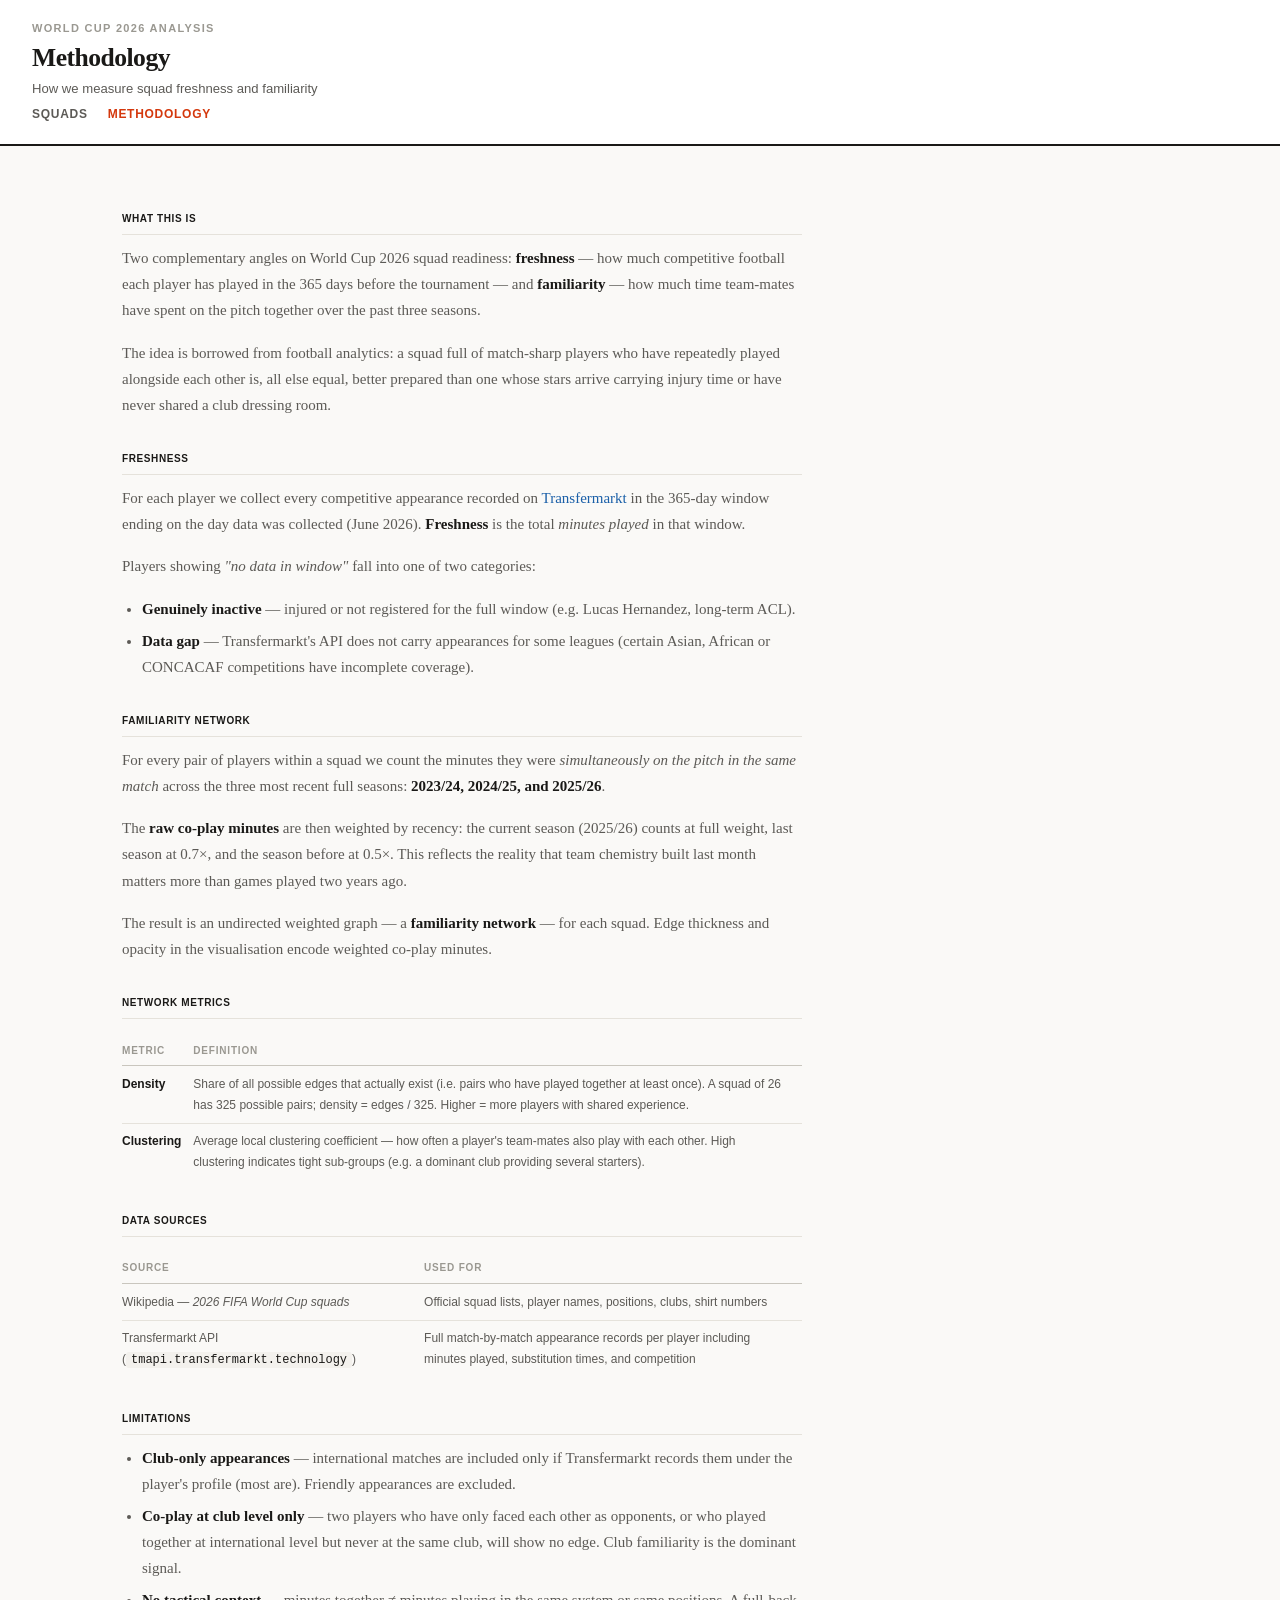
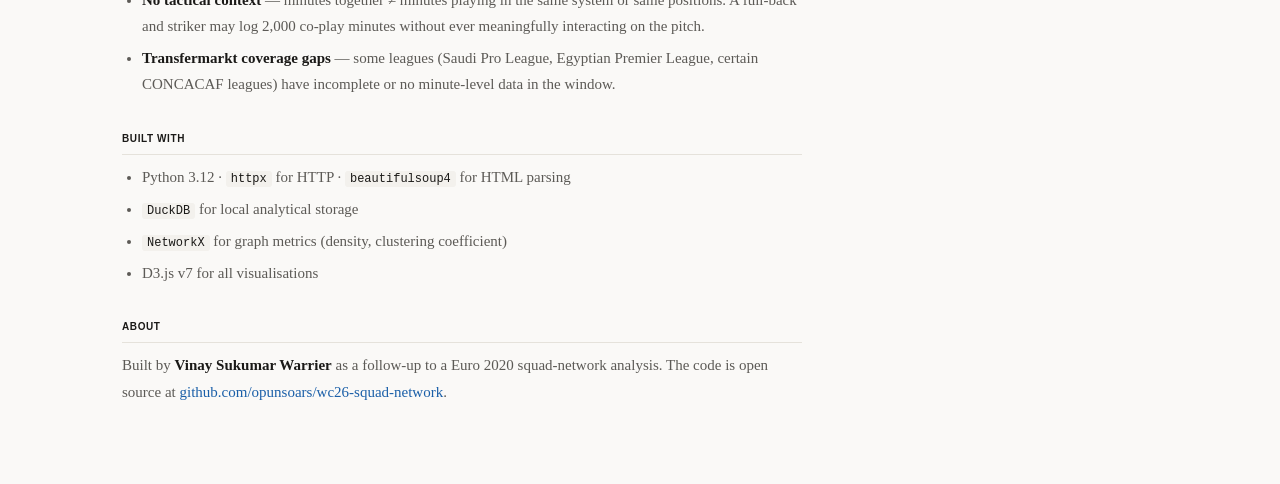
==== site/about.html @ 23f40bb7 "fix(data): correct 97 wrong Transfermarkt IDs; redesign site theme; add about page Wrong TM IDs caus" ====
<!DOCTYPE html>
<html lang="en">
<head>
  <meta charset="UTF-8" />
  <meta name="viewport" content="width=device-width, initial-scale=1.0" />
  <title>Methodology — WC26 Squad Networks</title>
  <link rel="stylesheet" href="css/style.css" />
</head>
<body>
  <header>
    <div class="site-wordmark">World Cup 2026 Analysis</div>
    <h1>Methodology</h1>
    <p>How we measure squad freshness and familiarity</p>
    <nav>
      <a href="index.html">Squads</a>
      <a href="about.html" class="active">Methodology</a>
    </nav>
  </header>
  <main>
    <div class="prose">

      <h2>What this is</h2>
      <p>
        Two complementary angles on World Cup 2026 squad readiness: <strong>freshness</strong>
        — how much competitive football each player has played in the 365 days before the tournament —
        and <strong>familiarity</strong> — how much time team-mates have spent on the pitch together
        over the past three seasons.
      </p>
      <p>
        The idea is borrowed from football analytics: a squad full of match-sharp players who have
        repeatedly played alongside each other is, all else equal, better prepared than one whose
        stars arrive carrying injury time or have never shared a club dressing room.
      </p>

      <h2>Freshness</h2>
      <p>
        For each player we collect every competitive appearance recorded on
        <a href="https://www.transfermarkt.com" target="_blank">Transfermarkt</a> in the
        365-day window ending on the day data was collected (June 2026).
        <strong>Freshness</strong> is the total <em>minutes played</em> in that window.
      </p>
      <p>Players showing <em>"no data in window"</em> fall into one of two categories:</p>
      <ul>
        <li><strong>Genuinely inactive</strong> — injured or not registered for the full window
            (e.g. Lucas Hernandez, long-term ACL).</li>
        <li><strong>Data gap</strong> — Transfermarkt's API does not carry appearances for some
            leagues (certain Asian, African or CONCACAF competitions have incomplete coverage).</li>
      </ul>

      <h2>Familiarity network</h2>
      <p>
        For every pair of players within a squad we count the minutes they were
        <em>simultaneously on the pitch in the same match</em> across the three most recent
        full seasons: <strong>2023/24, 2024/25, and 2025/26</strong>.
      </p>
      <p>
        The <strong>raw co-play minutes</strong> are then weighted by recency: the current
        season (2025/26) counts at full weight, last season at 0.7×, and the season before
        at 0.5×. This reflects the reality that team chemistry built last month matters more
        than games played two years ago.
      </p>
      <p>
        The result is an undirected weighted graph — a <strong>familiarity network</strong>
        — for each squad. Edge thickness and opacity in the visualisation encode weighted
        co-play minutes.
      </p>

      <h2>Network metrics</h2>
      <table class="data-table">
        <thead>
          <tr><th>Metric</th><th>Definition</th></tr>
        </thead>
        <tbody>
          <tr>
            <td><strong>Density</strong></td>
            <td>
              Share of all possible edges that actually exist (i.e. pairs who have played
              together at least once). A squad of 26 has 325 possible pairs; density = edges / 325.
              Higher = more players with shared experience.
            </td>
          </tr>
          <tr>
            <td><strong>Clustering</strong></td>
            <td>
              Average local clustering coefficient — how often a player's team-mates also
              play with each other. High clustering indicates tight sub-groups (e.g. a
              dominant club providing several starters).
            </td>
          </tr>
        </tbody>
      </table>

      <h2>Data sources</h2>
      <table class="data-table">
        <thead>
          <tr><th>Source</th><th>Used for</th></tr>
        </thead>
        <tbody>
          <tr>
            <td>Wikipedia — <em>2026 FIFA World Cup squads</em></td>
            <td>Official squad lists, player names, positions, clubs, shirt numbers</td>
          </tr>
          <tr>
            <td>Transfermarkt API (<code>tmapi.transfermarkt.technology</code>)</td>
            <td>Full match-by-match appearance records per player including minutes played,
                substitution times, and competition</td>
          </tr>
        </tbody>
      </table>

      <h2>Limitations</h2>
      <ul>
        <li>
          <strong>Club-only appearances</strong> — international matches are included only
          if Transfermarkt records them under the player's profile (most are).
          Friendly appearances are excluded.
        </li>
        <li>
          <strong>Co-play at club level only</strong> — two players who have only faced each
          other as opponents, or who played together at international level but never at
          the same club, will show no edge. Club familiarity is the dominant signal.
        </li>
        <li>
          <strong>No tactical context</strong> — minutes together ≠ minutes playing in the
          same system or same positions. A full-back and striker may log 2,000 co-play minutes
          without ever meaningfully interacting on the pitch.
        </li>
        <li>
          <strong>Transfermarkt coverage gaps</strong> — some leagues (Saudi Pro League,
          Egyptian Premier League, certain CONCACAF leagues) have incomplete or no minute-level
          data in the window.
        </li>
      </ul>

      <h2>Built with</h2>
      <ul>
        <li>Python 3.12 · <code>httpx</code> for HTTP · <code>beautifulsoup4</code> for HTML parsing</li>
        <li><code>DuckDB</code> for local analytical storage</li>
        <li><code>NetworkX</code> for graph metrics (density, clustering coefficient)</li>
        <li>D3.js v7 for all visualisations</li>
      </ul>

      <h2>About</h2>
      <p>
        Built by <strong>Vinay Sukumar Warrier</strong> as a follow-up to a
        Euro 2020 squad-network analysis. The code is open source at
        <a href="https://github.com/opunsoars/wc26-squad-network" target="_blank">github.com/opunsoars/wc26-squad-network</a>.
      </p>

    </div>
  </main>
</body>
</html>
---- site/css/style.css ----
*, *::before, *::after { box-sizing: border-box; margin: 0; padding: 0; }

:root {
  --bg: #faf9f7;
  --surface: #ffffff;
  --surface-alt: #f3f1ed;
  --border: #e5e2db;
  --border-strong: #c9c6be;
  --text-primary: #1a1917;
  --text-secondary: #5c5a56;
  --text-muted: #9a9891;
  --accent: #d4380d;
  --accent-light: #fff1ed;
  --link: #1a5fa8;
  --gk: #d48b07;
  --df: #1a5fa8;
  --mf: #2d7a3f;
  --fw: #c0362c;
}

body {
  font-family: "Georgia", "Times New Roman", serif;
  background: var(--bg);
  color: var(--text-primary);
  line-height: 1.6;
  font-size: 15px;
}

a { color: var(--link); text-decoration: none; }
a:hover { text-decoration: underline; }

/* ── Header ─────────────────────────────────────────────────────────────────── */
header {
  padding: 1.25rem 2rem;
  border-bottom: 2px solid var(--text-primary);
  background: var(--surface);
}
.site-wordmark {
  font-size: 11px;
  font-family: -apple-system, BlinkMacSystemFont, "Segoe UI", sans-serif;
  font-weight: 700;
  letter-spacing: 0.12em;
  text-transform: uppercase;
  color: var(--text-muted);
  margin-bottom: 0.35rem;
}
header h1 {
  font-size: 1.6rem;
  font-weight: 700;
  letter-spacing: -0.02em;
  line-height: 1.2;
  color: var(--text-primary);
}
header p {
  font-family: -apple-system, BlinkMacSystemFont, "Segoe UI", sans-serif;
  color: var(--text-secondary);
  font-size: 0.82rem;
  margin-top: 0.25rem;
}
header strong { color: var(--text-primary); font-weight: 600; }

/* ── Layout ─────────────────────────────────────────────────────────────────── */
main { max-width: 1100px; margin: 0 auto; padding: 2rem 2rem 4rem; }

.section-label {
  font-family: -apple-system, BlinkMacSystemFont, "Segoe UI", sans-serif;
  font-size: 10px;
  font-weight: 700;
  letter-spacing: 0.12em;
  text-transform: uppercase;
  color: var(--text-muted);
  margin-bottom: 0.5rem;
}

.section-title {
  font-size: 1.05rem;
  font-weight: 700;
  margin-bottom: 1.25rem;
  color: var(--text-primary);
  font-family: -apple-system, BlinkMacSystemFont, "Segoe UI", sans-serif;
  border-bottom: 1px solid var(--border);
  padding-bottom: 0.6rem;
}

.chart-container {
  background: var(--surface);
  border: 1px solid var(--border);
  border-radius: 4px;
  padding: 1.5rem;
  margin-bottom: 1.75rem;
}

/* ── Axes ───────────────────────────────────────────────────────────────────── */
.axis text {
  fill: var(--text-secondary);
  font-size: 11px;
  font-family: -apple-system, BlinkMacSystemFont, "Segoe UI", sans-serif;
}
.axis path, .axis line { stroke: var(--border); }
.grid line { stroke: var(--border); stroke-dasharray: 2,3; }

/* ── Back link ──────────────────────────────────────────────────────────────── */
.back-link {
  display: inline-flex;
  align-items: center;
  gap: 0.3rem;
  margin-bottom: 1.5rem;
  color: var(--text-secondary);
  font-size: 0.82rem;
  font-family: -apple-system, BlinkMacSystemFont, "Segoe UI", sans-serif;
  font-weight: 500;
  letter-spacing: 0.02em;
  transition: color 0.12s;
}
.back-link:hover { color: var(--text-primary); text-decoration: none; }

/* ── Squad grid cards ───────────────────────────────────────────────────────── */
.squad-grid {
  display: grid;
  grid-template-columns: repeat(auto-fill, minmax(180px, 1fr));
  gap: 1px;
  border: 1px solid var(--border);
  border-radius: 4px;
  overflow: hidden;
  background: var(--border);
}

.squad-card {
  background: var(--surface);
  padding: 0.85rem 1rem;
  cursor: pointer;
  transition: background 0.1s;
  display: flex;
  flex-direction: column;
  gap: 0.4rem;
}
.squad-card:hover { background: var(--accent-light); }

.card-rank {
  font-family: -apple-system, BlinkMacSystemFont, "Segoe UI", sans-serif;
  font-size: 10px;
  font-weight: 700;
  letter-spacing: 0.08em;
  color: var(--text-muted);
}
.card-flag {
  font-size: 1.1rem;
  line-height: 1;
}
.card-name {
  font-family: -apple-system, BlinkMacSystemFont, "Segoe UI", sans-serif;
  font-weight: 700;
  font-size: 0.82rem;
  color: var(--text-primary);
  line-height: 1.25;
}
.card-bar-bg {
  height: 3px;
  background: var(--border);
  border-radius: 0;
}
.card-bar-fill {
  height: 100%;
  background: var(--accent);
}
.card-stats {
  display: flex;
  justify-content: space-between;
  font-family: -apple-system, BlinkMacSystemFont, "Segoe UI", sans-serif;
  font-size: 10px;
  color: var(--text-muted);
}

/* ── Network SVG ────────────────────────────────────────────────────────────── */
.network-svg {
  width: 100%;
  display: block;
}
.network-svg .node text {
  pointer-events: none;
}

/* ── Freshness bars SVG ─────────────────────────────────────────────────────── */
#freshness-bars { display: block; width: 100%; overflow: visible; }

/* ── Position legend dots ───────────────────────────────────────────────────── */
.pos-gk { fill: var(--gk); }
.pos-df { fill: var(--df); }
.pos-mf { fill: var(--mf); }
.pos-fw { fill: var(--fw); }

/* ── Nav / About page ───────────────────────────────────────────────────────── */
nav {
  font-family: -apple-system, BlinkMacSystemFont, "Segoe UI", sans-serif;
  font-size: 12px;
  font-weight: 600;
  letter-spacing: 0.06em;
  text-transform: uppercase;
  margin-top: 0.4rem;
  display: flex;
  gap: 1.25rem;
}
nav a { color: var(--text-secondary); }
nav a:hover, nav a.active { color: var(--accent); text-decoration: none; }

.prose {
  font-size: 15px;
  line-height: 1.75;
  max-width: 680px;
}
.prose h2 {
  font-family: -apple-system, BlinkMacSystemFont, "Segoe UI", sans-serif;
  font-size: 1rem;
  font-weight: 700;
  margin: 2rem 0 0.6rem;
  color: var(--text-primary);
  text-transform: uppercase;
  letter-spacing: 0.06em;
  font-size: 10px;
  border-bottom: 1px solid var(--border);
  padding-bottom: 0.4rem;
}
.prose p { margin-bottom: 1rem; color: var(--text-secondary); }
.prose strong { color: var(--text-primary); font-weight: 700; }
.prose ul { margin: 0 0 1rem 1.25rem; color: var(--text-secondary); }
.prose li { margin-bottom: 0.35rem; }
.prose code {
  font-family: "SF Mono", "Fira Code", monospace;
  font-size: 12px;
  background: var(--surface-alt);
  padding: 1px 5px;
  border-radius: 3px;
  color: var(--text-primary);
}

/* ── Tooltip override for network ───────────────────────────────────────────── */
#network-tooltip {
  font-family: -apple-system, BlinkMacSystemFont, "Segoe UI", sans-serif !important;
  font-size: 12px !important;
  background: var(--surface) !important;
  border: 1px solid var(--border-strong) !important;
  border-radius: 3px !important;
  color: var(--text-primary) !important;
  box-shadow: 0 2px 8px rgba(0,0,0,0.12) !important;
}

/* ── Striped table for about/methodology ────────────────────────────────────── */
.data-table {
  font-family: -apple-system, BlinkMacSystemFont, "Segoe UI", sans-serif;
  font-size: 12px;
  width: 100%;
  border-collapse: collapse;
  margin: 1rem 0;
}
.data-table th {
  text-align: left;
  font-weight: 700;
  font-size: 10px;
  letter-spacing: 0.08em;
  text-transform: uppercase;
  color: var(--text-muted);
  border-bottom: 1px solid var(--border-strong);
  padding: 0.4rem 0.75rem 0.4rem 0;
}
.data-table td {
  padding: 0.45rem 0.75rem 0.45rem 0;
  border-bottom: 1px solid var(--border);
  color: var(--text-secondary);
  vertical-align: top;
}
.data-table tr:last-child td { border-bottom: none; }
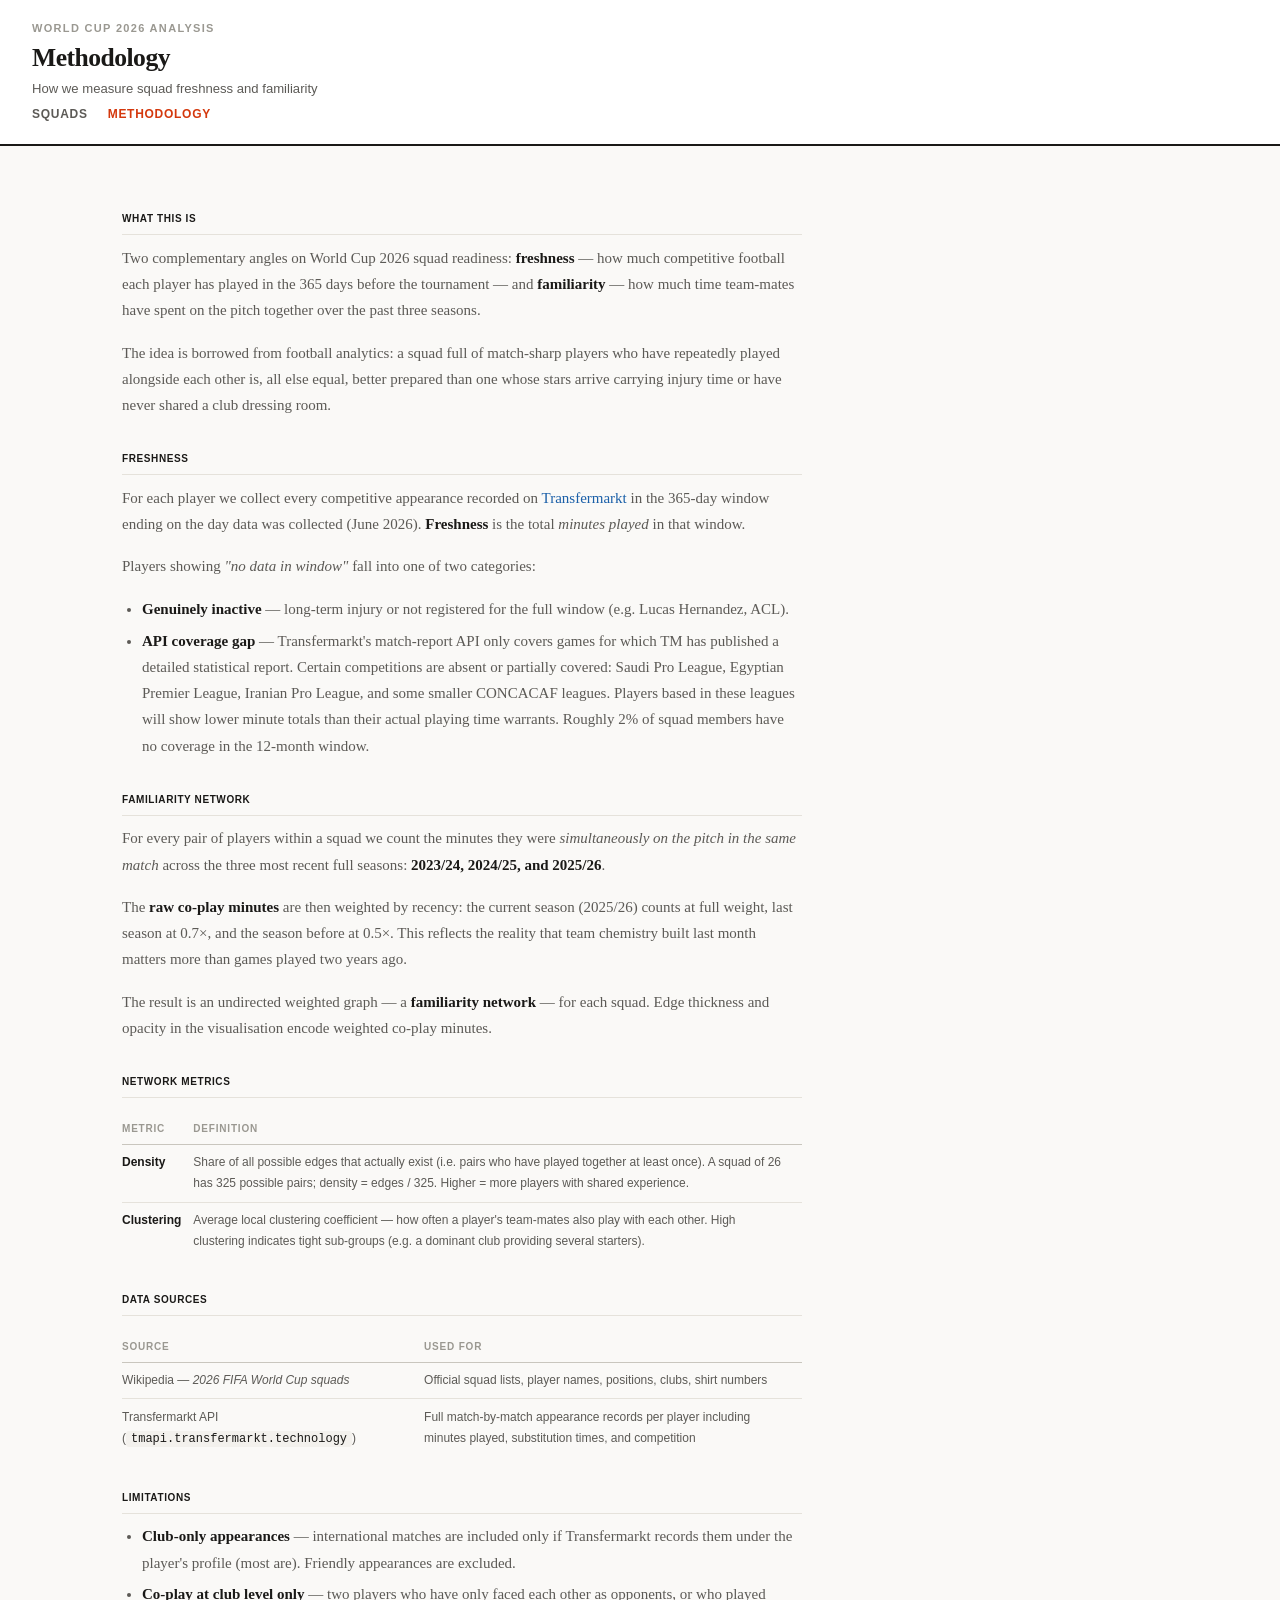
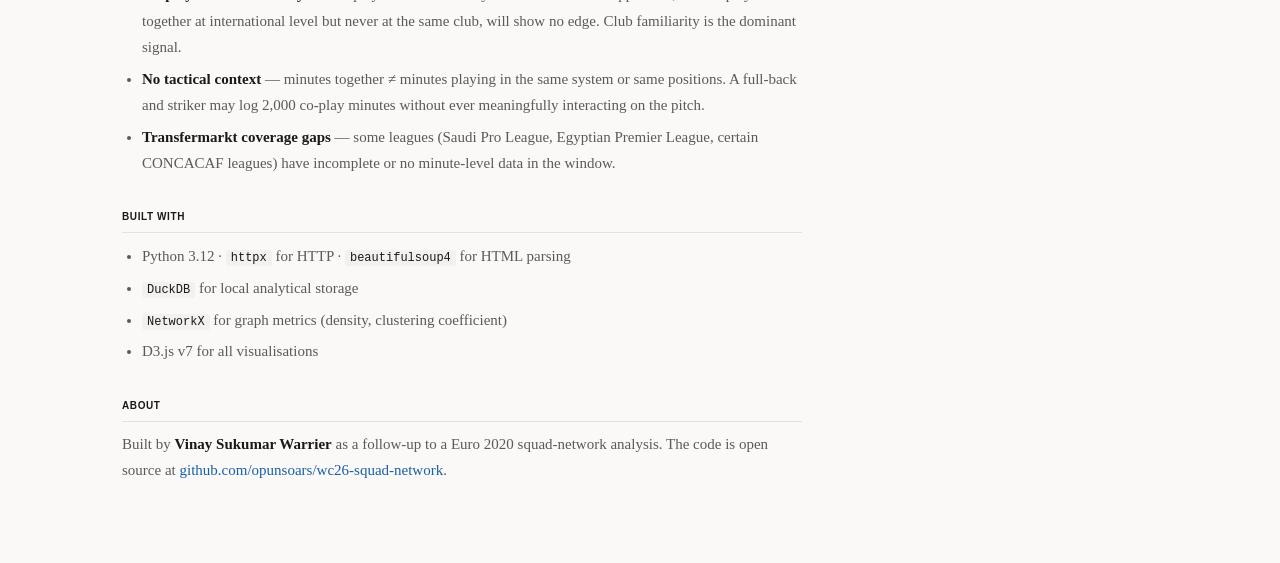
==== commit eac93e7d: "fix(data): correct 21 wrong TM IDs, lifting coverage to 97.8% The players table had many wrong Trans" ====
--- a/site/about.html
+++ b/site/about.html
@@ -41,10 +41,14 @@
       </p>
       <p>Players showing <em>"no data in window"</em> fall into one of two categories:</p>
       <ul>
-        <li><strong>Genuinely inactive</strong> — injured or not registered for the full window
-            (e.g. Lucas Hernandez, long-term ACL).</li>
-        <li><strong>Data gap</strong> — Transfermarkt's API does not carry appearances for some
-            leagues (certain Asian, African or CONCACAF competitions have incomplete coverage).</li>
+        <li><strong>Genuinely inactive</strong> — long-term injury or not registered for the full
+            window (e.g. Lucas Hernandez, ACL).</li>
+        <li><strong>API coverage gap</strong> — Transfermarkt's match-report API only covers games
+            for which TM has published a detailed statistical report. Certain competitions are
+            absent or partially covered: Saudi Pro League, Egyptian Premier League, Iranian Pro
+            League, and some smaller CONCACAF leagues. Players based in these leagues will show
+            lower minute totals than their actual playing time warrants. Roughly 2% of squad
+            members have no coverage in the 12-month window.</li>
       </ul>
 
       <h2>Familiarity network</h2>
